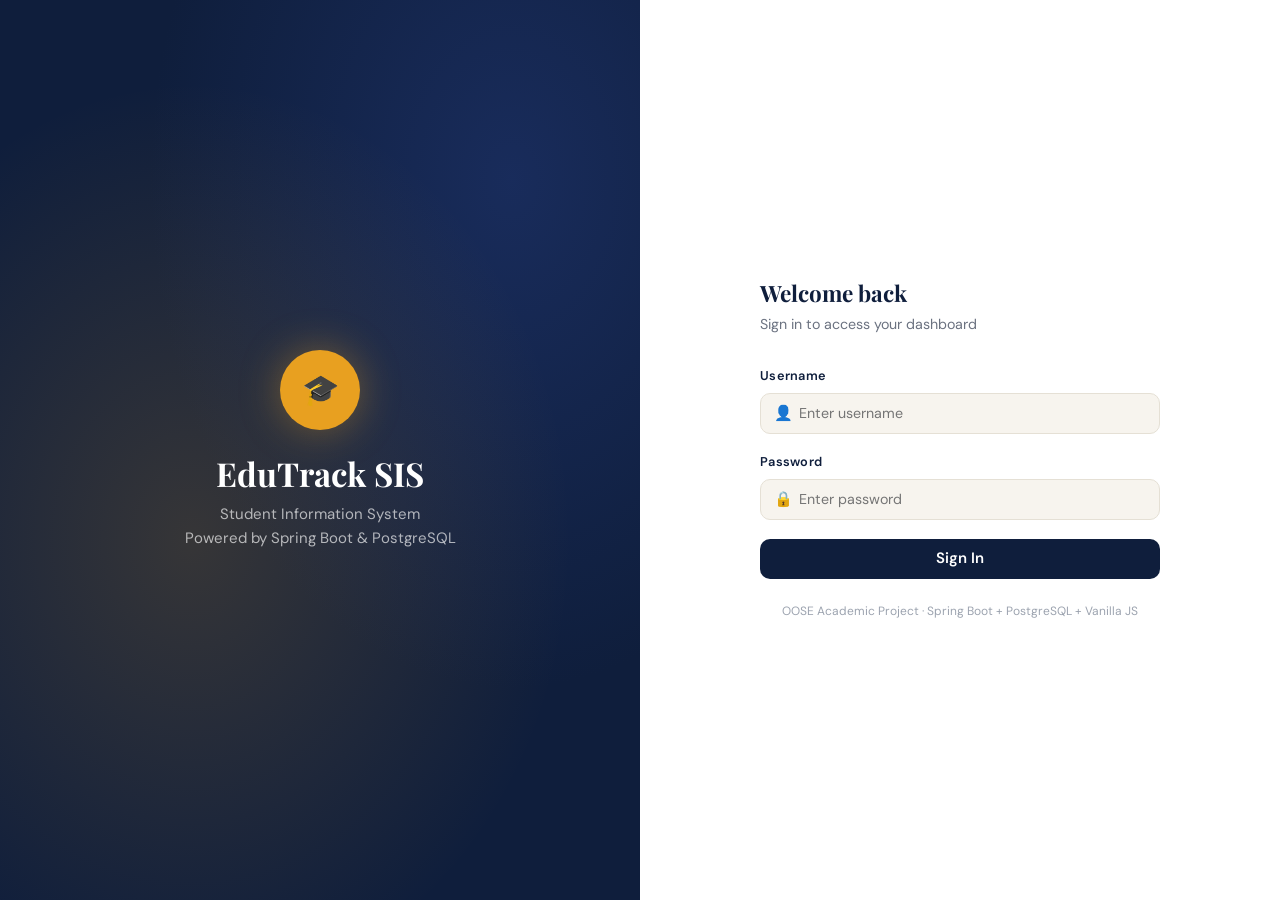
==== sis/frontend/index.html @ b355ad33 "first push" ====
<!DOCTYPE html>
<html lang="en">
<head>
  <meta charset="UTF-8">
  <meta name="viewport" content="width=device-width, initial-scale=1.0">
  <title>SIS — Login</title>
  <link rel="stylesheet" href="css/style.css">
  <style>
    .alert { padding:.75rem 1rem; border-radius:var(--radius); margin-bottom:1rem; font-size:.88rem; display:none; }
    .alert.error { background:var(--danger-bg); color:#b91c1c; border:1px solid #fca5a5; display:block; }
    .login-divider { text-align:center; color:var(--text-light); font-size:.82rem; margin: 1rem 0; position:relative; }
    .login-divider::before,.login-divider::after { content:''; position:absolute; top:50%; width:42%; height:1px; background:var(--border); }
    .login-divider::before { left:0; } .login-divider::after { right:0; }
  </style>
</head>
<body>
<div class="login-page">

  <!-- Brand Panel -->
  <div class="login-brand">
    <div class="login-brand-inner">
      <div class="login-brand-logo">🎓</div>
      <h1>EduTrack SIS</h1>
      <p>Student Information System<br>Powered by Spring Boot &amp; PostgreSQL</p>
    </div>
  </div>

  <!-- Login Form Panel -->
  <div class="login-form-side">
    <div class="login-card">
      <h2>Welcome back</h2>
      <p class="subtitle">Sign in to access your dashboard</p>



      <div id="error-msg" class="alert" style="display:none"></div>

      <form id="login-form" autocomplete="off">
        <div class="form-group">
          <label for="username">Username</label>
          <div class="input-with-icon">
            <span class="icon">👤</span>
            <input type="text" id="username" class="form-control" placeholder="Enter username" required autocomplete="username">
          </div>
        </div>

        <div class="form-group">
          <label for="password">Password</label>
          <div class="input-with-icon">
            <span class="icon">🔒</span>
            <input type="password" id="password" class="form-control" placeholder="Enter password" required autocomplete="current-password">
          </div>
        </div>

        <button type="submit" class="btn btn-primary btn-lg btn-block" id="login-btn">
          Sign In
        </button>
      </form>

      <p style="text-align:center;margin-top:1.5rem;font-size:.8rem;color:var(--text-light);">
        OOSE Academic Project · Spring Boot + PostgreSQL + Vanilla JS
      </p>
    </div>
  </div>
</div>

<script src="js/api.js"></script>
<script>
  // Redirect if already logged in
  if (Auth.isLoggedIn()) window.location.href = 'pages/dashboard.html';



  document.getElementById('login-form').addEventListener('submit', async (e) => {
    e.preventDefault();
    const btn = document.getElementById('login-btn');
    const errEl = document.getElementById('error-msg');
    errEl.style.display = 'none';
    btn.disabled = true;
    btn.textContent = 'Signing in…';

    try {
      const username = document.getElementById('username').value.trim();
      const password = document.getElementById('password').value;
      const res = await API.auth.login(username, password);
      Auth.save(res.token, res.role, res.fullName, res.userId);
      window.location.href = 'pages/dashboard.html';
    } catch (err) {
      errEl.textContent = err.message || 'Invalid credentials. Please try again.';
      errEl.style.display = 'block';
      errEl.className = 'alert error';
      btn.disabled = false;
      btn.textContent = 'Sign In';
    }
  });
</script>
</body>
</html>
---- sis/frontend/css/style.css ----
/* ═══════════════════════════════════════════════════════════════════
   SIS — Student Information System  |  Main Stylesheet
   Aesthetic: Academic-Refined · Deep Navy + Amber + Ivory
   Fonts: Playfair Display (headings) + DM Sans (body)
═══════════════════════════════════════════════════════════════════ */

@import url('https://fonts.googleapis.com/css2?family=Playfair+Display:wght@600;700&family=DM+Sans:wght@300;400;500;600&display=swap');

/* ── Design Tokens ─────────────────────────────────────────────── */
:root {
  --navy:       #0f1e3c;
  --navy-mid:   #162850;
  --navy-light: #1f3570;
  --amber:      #e8a020;
  --amber-dim:  #c68818;
  --ivory:      #f7f4ee;
  --ivory-dark: #ede9e0;
  --white:      #ffffff;
  --text-main:  #1a1a2e;
  --text-muted: #6b7280;
  --text-light: #9ca3af;
  --success:    #16a34a;
  --success-bg: #dcfce7;
  --danger:     #dc2626;
  --danger-bg:  #fee2e2;
  --warning:    #d97706;
  --warning-bg: #fef3c7;
  --info:       #0284c7;
  --info-bg:    #e0f2fe;
  --border:     #e5e0d5;
  --shadow-sm:  0 1px 3px rgba(15,30,60,.08);
  --shadow-md:  0 4px 16px rgba(15,30,60,.12);
  --shadow-lg:  0 8px 32px rgba(15,30,60,.16);
  --radius:     10px;
  --radius-lg:  16px;
  --sidebar-w:  260px;
  --transition: 0.22s ease;
}

/* ── Reset & Base ───────────────────────────────────────────────── */
*, *::before, *::after { box-sizing: border-box; margin: 0; padding: 0; }

html { font-size: 15px; scroll-behavior: smooth; }

body {
  font-family: 'DM Sans', sans-serif;
  background: var(--ivory);
  color: var(--text-main);
  line-height: 1.6;
  min-height: 100vh;
}

a { color: var(--navy-light); text-decoration: none; }
a:hover { color: var(--amber); }

img { max-width: 100%; }

/* ── Typography ─────────────────────────────────────────────────── */
h1, h2, h3, h4 {
  font-family: 'Playfair Display', serif;
  color: var(--navy);
  line-height: 1.25;
}
h1 { font-size: 2rem; }
h2 { font-size: 1.5rem; }
h3 { font-size: 1.2rem; }
h4 { font-size: 1rem; }

/* ═══════════════════════════════════════════════════════════════════
   LOGIN PAGE
═══════════════════════════════════════════════════════════════════ */
.login-page {
  min-height: 100vh;
  display: grid;
  grid-template-columns: 1fr 1fr;
}

.login-brand {
  background: var(--navy);
  display: flex;
  flex-direction: column;
  align-items: center;
  justify-content: center;
  padding: 3rem;
  position: relative;
  overflow: hidden;
}
.login-brand::before {
  content: '';
  position: absolute; inset: 0;
  background: radial-gradient(ellipse at 30% 60%, rgba(232,160,32,.18) 0%, transparent 60%),
              radial-gradient(ellipse at 80% 20%, rgba(31,53,112,.6) 0%, transparent 50%);
}
.login-brand-inner { position: relative; text-align: center; color: var(--white); }
.login-brand-logo {
  width: 80px; height: 80px;
  border-radius: 50%;
  background: var(--amber);
  display: flex; align-items: center; justify-content: center;
  font-size: 2rem; margin: 0 auto 1.5rem;
  box-shadow: 0 0 40px rgba(232,160,32,.4);
}
.login-brand h1 { color: var(--white); font-size: 2.2rem; margin-bottom: .5rem; }
.login-brand p  { color: rgba(255,255,255,.65); font-size: 1rem; }
.login-brand-badges {
  display: flex; gap: .75rem; justify-content: center; margin-top: 2rem; flex-wrap: wrap;
}
.badge-pill {
  padding: .3rem .9rem;
  border-radius: 999px;
  border: 1px solid rgba(255,255,255,.2);
  color: rgba(255,255,255,.8);
  font-size: .8rem;
}

.login-form-side {
  display: flex; align-items: center; justify-content: center;
  padding: 3rem; background: var(--white);
}
.login-card { width: 100%; max-width: 400px; }
.login-card h2 { margin-bottom: .4rem; }
.login-card .subtitle { color: var(--text-muted); margin-bottom: 2rem; font-size: .95rem; }

/* ── Form Controls ──────────────────────────────────────────────── */
.form-group { margin-bottom: 1.25rem; }
.form-group label {
  display: block; margin-bottom: .4rem;
  font-size: .85rem; font-weight: 600;
  color: var(--navy); letter-spacing: .02em;
}
.form-control {
  width: 100%; padding: .7rem 1rem;
  border: 1.5px solid var(--border);
  border-radius: var(--radius);
  font-family: inherit; font-size: .95rem;
  background: var(--ivory); color: var(--text-main);
  transition: border-color var(--transition), box-shadow var(--transition);
  outline: none;
}
.form-control:focus {
  border-color: var(--navy-light);
  box-shadow: 0 0 0 3px rgba(31,53,112,.12);
  background: var(--white);
}
.form-control.error { border-color: var(--danger); }
.form-select { appearance: none; background-image: url("data:image/svg+xml,%3Csvg xmlns='http://www.w3.org/2000/svg' width='12' height='12' viewBox='0 0 12 12'%3E%3Cpath fill='%236b7280' d='M6 8L1 3h10z'/%3E%3C/svg%3E"); background-repeat: no-repeat; background-position: right .8rem center; padding-right: 2.2rem; }

.input-with-icon { position: relative; }
.input-with-icon .icon { position: absolute; left: .9rem; top: 50%; transform: translateY(-50%); color: var(--text-light); font-size: 1rem; }
.input-with-icon .form-control { padding-left: 2.5rem; }

/* ── Buttons ────────────────────────────────────────────────────── */
.btn {
  display: inline-flex; align-items: center; gap: .45rem;
  padding: .65rem 1.4rem; border-radius: var(--radius);
  font-family: inherit; font-size: .9rem; font-weight: 600;
  cursor: pointer; border: none; transition: all var(--transition);
  line-height: 1;
}
.btn-primary   { background: var(--navy); color: var(--white); }
.btn-primary:hover { background: var(--navy-light); transform: translateY(-1px); box-shadow: var(--shadow-md); }
.btn-amber     { background: var(--amber); color: var(--navy); }
.btn-amber:hover { background: var(--amber-dim); transform: translateY(-1px); }
.btn-success   { background: var(--success); color: var(--white); }
.btn-danger    { background: var(--danger); color: var(--white); }
.btn-outline   { background: transparent; border: 1.5px solid var(--border); color: var(--text-main); }
.btn-outline:hover { border-color: var(--navy); color: var(--navy); }
.btn-sm        { padding: .4rem .9rem; font-size: .82rem; }
.btn-lg        { padding: .85rem 2rem; font-size: 1rem; }
.btn-block     { width: 100%; justify-content: center; }
.btn:disabled  { opacity: .5; cursor: not-allowed; transform: none !important; }

/* ── Quick-role buttons on login ────────────────────────────────── */
.role-buttons { display: flex; gap: .5rem; margin-bottom: 1.5rem; }
.role-btn {
  flex: 1; padding: .5rem; border-radius: var(--radius);
  border: 1.5px solid var(--border); background: var(--ivory);
  font-family: inherit; font-size: .8rem; font-weight: 600;
  cursor: pointer; color: var(--text-muted); transition: all var(--transition);
  text-align: center;
}
.role-btn:hover, .role-btn.active {
  border-color: var(--navy); background: var(--navy); color: var(--white);
}

/* ═══════════════════════════════════════════════════════════════════
   APP SHELL (Sidebar + Main)
═══════════════════════════════════════════════════════════════════ */
.app-shell {
  display: flex; min-height: 100vh;
}

/* ── Sidebar ────────────────────────────────────────────────────── */
.sidebar {
  width: var(--sidebar-w); min-height: 100vh;
  background: var(--navy);
  display: flex; flex-direction: column;
  position: fixed; top: 0; left: 0; z-index: 200;
  transition: transform var(--transition);
}
.sidebar-header {
  padding: 1.5rem 1.25rem 1rem;
  border-bottom: 1px solid rgba(255,255,255,.08);
  display: flex; align-items: center; gap: .75rem;
}
.sidebar-logo {
  width: 38px; height: 38px; border-radius: 10px;
  background: var(--amber); display: flex; align-items: center;
  justify-content: center; font-size: 1.1rem; color: var(--navy);
  font-weight: 700; flex-shrink: 0;
}
.sidebar-title { color: var(--white); font-size: 1rem; font-weight: 700; line-height: 1.2; }
.sidebar-title span { display: block; font-size: .7rem; color: rgba(255,255,255,.45); font-weight: 400; }

.sidebar-user {
  margin: 1rem; padding: .85rem 1rem;
  background: rgba(255,255,255,.06); border-radius: var(--radius);
  display: flex; align-items: center; gap: .75rem;
}
.user-avatar {
  width: 36px; height: 36px; border-radius: 50%;
  background: var(--amber); color: var(--navy);
  display: flex; align-items: center; justify-content: center;
  font-weight: 700; font-size: .95rem; flex-shrink: 0;
}
.user-info { flex: 1; min-width: 0; }
.user-name { color: var(--white); font-size: .88rem; font-weight: 600; white-space: nowrap; overflow: hidden; text-overflow: ellipsis; }
.user-role { color: rgba(255,255,255,.45); font-size: .72rem; text-transform: uppercase; letter-spacing: .06em; }

.sidebar-nav { flex: 1; padding: .5rem 0; overflow-y: auto; }
.nav-section-label {
  padding: .75rem 1.25rem .25rem;
  color: rgba(255,255,255,.3); font-size: .68rem;
  text-transform: uppercase; letter-spacing: .1em; font-weight: 600;
}
.nav-item {
  display: flex; align-items: center; gap: .75rem;
  padding: .65rem 1.25rem; margin: .1rem .75rem;
  border-radius: var(--radius); cursor: pointer;
  color: rgba(255,255,255,.6); font-size: .9rem; font-weight: 500;
  transition: all var(--transition); user-select: none;
}
.nav-item:hover { background: rgba(255,255,255,.08); color: var(--white); }
.nav-item.active { background: var(--amber); color: var(--navy); font-weight: 600; }
.nav-item.active .nav-icon { color: var(--navy); }
.nav-icon { font-size: 1.1rem; width: 22px; text-align: center; }

.sidebar-footer {
  padding: 1rem; border-top: 1px solid rgba(255,255,255,.08);
}
.sidebar-footer .nav-item { margin: 0; }

/* ── Main Content Area ──────────────────────────────────────────── */
.main-content {
  margin-left: var(--sidebar-w); flex: 1;
  display: flex; flex-direction: column; min-height: 100vh;
}

.topbar {
  background: var(--white); border-bottom: 1px solid var(--border);
  padding: 1rem 2rem; display: flex; align-items: center;
  justify-content: space-between; position: sticky; top: 0; z-index: 100;
  box-shadow: var(--shadow-sm);
}
.topbar-left { display: flex; align-items: center; gap: 1rem; }
.topbar-title { font-size: 1.1rem; font-weight: 700; color: var(--navy); }
.topbar-breadcrumb { font-size: .82rem; color: var(--text-muted); display: flex; align-items: center; gap: .35rem; }

.topbar-right { display: flex; align-items: center; gap: 1rem; }
.topbar-search {
  position: relative;
}
.topbar-search input {
  padding: .5rem 1rem .5rem 2.4rem;
  border: 1.5px solid var(--border);
  border-radius: 999px; font-family: inherit; font-size: .88rem;
  background: var(--ivory); outline: none; width: 220px;
  transition: all var(--transition);
}
.topbar-search input:focus { border-color: var(--navy-light); width: 280px; background: var(--white); }
.topbar-search .search-icon { position: absolute; left: .85rem; top: 50%; transform: translateY(-50%); color: var(--text-light); }

.page-content { flex: 1; padding: 2rem; }

/* ── Page Header ────────────────────────────────────────────────── */
.page-header {
  display: flex; align-items: center; justify-content: space-between;
  margin-bottom: 1.75rem; flex-wrap: wrap; gap: 1rem;
}
.page-header-left h2 { margin-bottom: .2rem; }
.page-header-left p { color: var(--text-muted); font-size: .9rem; }

/* ═══════════════════════════════════════════════════════════════════
   CARDS & STAT CARDS
═══════════════════════════════════════════════════════════════════ */
.card {
  background: var(--white); border-radius: var(--radius-lg);
  border: 1px solid var(--border); box-shadow: var(--shadow-sm);
  overflow: hidden;
}
.card-header {
  padding: 1.25rem 1.5rem; border-bottom: 1px solid var(--border);
  display: flex; align-items: center; justify-content: space-between;
}
.card-header h3 { font-size: 1.05rem; margin: 0; }
.card-body { padding: 1.5rem; }

.stats-grid {
  display: grid;
  grid-template-columns: repeat(auto-fill, minmax(200px, 1fr));
  gap: 1.25rem; margin-bottom: 2rem;
}
.stat-card {
  background: var(--white); border-radius: var(--radius-lg);
  border: 1px solid var(--border); padding: 1.4rem 1.5rem;
  box-shadow: var(--shadow-sm); position: relative; overflow: hidden;
  transition: transform var(--transition), box-shadow var(--transition);
}
.stat-card:hover { transform: translateY(-2px); box-shadow: var(--shadow-md); }
.stat-card::after {
  content: ''; position: absolute; right: -15px; top: -15px;
  width: 70px; height: 70px; border-radius: 50%;
  background: currentColor; opacity: .05;
}
.stat-icon {
  width: 44px; height: 44px; border-radius: 12px;
  display: flex; align-items: center; justify-content: center;
  font-size: 1.25rem; margin-bottom: 1rem;
}
.stat-icon.navy   { background: rgba(15,30,60,.1);  color: var(--navy); }
.stat-icon.amber  { background: rgba(232,160,32,.15); color: var(--amber-dim); }
.stat-icon.green  { background: var(--success-bg);  color: var(--success); }
.stat-icon.red    { background: var(--danger-bg);   color: var(--danger); }
.stat-icon.blue   { background: var(--info-bg);     color: var(--info); }

.stat-value { font-size: 2rem; font-weight: 700; color: var(--navy); line-height: 1; margin-bottom: .25rem; }
.stat-label { font-size: .82rem; color: var(--text-muted); font-weight: 500; }
.stat-change { font-size: .78rem; margin-top: .4rem; }
.stat-change.up   { color: var(--success); }
.stat-change.down { color: var(--danger); }

/* ═══════════════════════════════════════════════════════════════════
   TABLE
═══════════════════════════════════════════════════════════════════ */
.table-wrapper { overflow-x: auto; border-radius: var(--radius-lg); }

table { width: 100%; border-collapse: collapse; }
thead { background: var(--navy); }
thead th {
  padding: .85rem 1.1rem; text-align: left;
  font-size: .78rem; font-weight: 600;
  color: rgba(255,255,255,.75); text-transform: uppercase; letter-spacing: .06em;
  white-space: nowrap;
}
tbody tr { border-bottom: 1px solid var(--border); transition: background var(--transition); }
tbody tr:last-child { border-bottom: none; }
tbody tr:hover { background: var(--ivory); }
tbody td { padding: .9rem 1.1rem; font-size: .9rem; vertical-align: middle; }

.table-actions { display: flex; gap: .4rem; }

/* ── Badges ─────────────────────────────────────────────────────── */
.badge {
  display: inline-block; padding: .22rem .7rem;
  border-radius: 999px; font-size: .75rem; font-weight: 600;
  letter-spacing: .02em; white-space: nowrap;
}
.badge-success  { background: var(--success-bg); color: #15803d; }
.badge-danger   { background: var(--danger-bg);  color: #b91c1c; }
.badge-warning  { background: var(--warning-bg); color: #92400e; }
.badge-info     { background: var(--info-bg);    color: #0369a1; }
.badge-navy     { background: rgba(15,30,60,.1); color: var(--navy); }
.badge-amber    { background: rgba(232,160,32,.15); color: var(--amber-dim); }

/* ── Avatar cell ────────────────────────────────────────────────── */
.avatar-cell { display: flex; align-items: center; gap: .75rem; }
.table-avatar {
  width: 34px; height: 34px; border-radius: 50%;
  background: var(--navy-mid); color: var(--amber);
  display: flex; align-items: center; justify-content: center;
  font-weight: 700; font-size: .8rem; flex-shrink: 0;
}

/* ═══════════════════════════════════════════════════════════════════
   MODAL
═══════════════════════════════════════════════════════════════════ */
.modal-overlay {
  position: fixed; inset: 0; background: rgba(10,15,30,.55);
  backdrop-filter: blur(4px); z-index: 1000;
  display: flex; align-items: center; justify-content: center;
  padding: 1rem;
  opacity: 0; pointer-events: none; transition: opacity .2s;
}
.modal-overlay.open { opacity: 1; pointer-events: all; }
.modal {
  background: var(--white); border-radius: var(--radius-lg);
  width: 100%; max-width: 560px; max-height: 90vh;
  overflow-y: auto; box-shadow: var(--shadow-lg);
  transform: translateY(20px); transition: transform .25s ease;
}
.modal-overlay.open .modal { transform: translateY(0); }
.modal-header {
  padding: 1.4rem 1.5rem; border-bottom: 1px solid var(--border);
  display: flex; align-items: center; justify-content: space-between;
  position: sticky; top: 0; background: var(--white); z-index: 1;
}
.modal-header h3 { font-size: 1.1rem; margin: 0; }
.modal-close {
  width: 30px; height: 30px; border-radius: 8px; border: none;
  background: var(--ivory); cursor: pointer; font-size: 1.1rem;
  display: flex; align-items: center; justify-content: center;
  color: var(--text-muted); transition: all var(--transition);
}
.modal-close:hover { background: var(--danger-bg); color: var(--danger); }
.modal-body    { padding: 1.5rem; }
.modal-footer  { padding: 1rem 1.5rem; border-top: 1px solid var(--border); display: flex; justify-content: flex-end; gap: .75rem; }

/* ─ Two-column form grid ─────────────────────────────────────────── */
.form-grid-2 { display: grid; grid-template-columns: 1fr 1fr; gap: .75rem 1rem; }
.form-grid-2 .span-2 { grid-column: 1 / -1; }

/* ═══════════════════════════════════════════════════════════════════
   SEARCH & FILTER BAR
═══════════════════════════════════════════════════════════════════ */
.filter-bar {
  display: flex; gap: .75rem; margin-bottom: 1.25rem; flex-wrap: wrap; align-items: center;
}
.filter-bar .form-control { max-width: 260px; padding: .55rem .9rem; }
.filter-bar .form-select  { max-width: 180px; }

/* ═══════════════════════════════════════════════════════════════════
   PROGRESS BARS
═══════════════════════════════════════════════════════════════════ */
.progress { background: var(--ivory-dark); border-radius: 999px; height: 8px; overflow: hidden; }
.progress-bar {
  height: 100%; border-radius: 999px;
  background: linear-gradient(90deg, var(--navy-light), var(--amber));
  transition: width .6s ease;
}
.progress-bar.danger  { background: var(--danger); }
.progress-bar.success { background: var(--success); }

/* ═══════════════════════════════════════════════════════════════════
   TOAST NOTIFICATIONS
═══════════════════════════════════════════════════════════════════ */
#toast-container {
  position: fixed; top: 1.25rem; right: 1.25rem; z-index: 9999;
  display: flex; flex-direction: column; gap: .6rem;
}
.toast {
  min-width: 280px; max-width: 380px;
  padding: .85rem 1.25rem; border-radius: var(--radius);
  background: var(--white); border-left: 4px solid var(--navy);
  box-shadow: var(--shadow-lg); font-size: .88rem;
  display: flex; align-items: center; gap: .75rem;
  animation: slideIn .3s ease;
}
.toast.success { border-color: var(--success); }
.toast.error   { border-color: var(--danger); }
.toast.warning { border-color: var(--warning); }
@keyframes slideIn {
  from { transform: translateX(100%); opacity: 0; }
  to   { transform: translateX(0);    opacity: 1; }
}

/* ═══════════════════════════════════════════════════════════════════
   EMPTY STATE
═══════════════════════════════════════════════════════════════════ */
.empty-state {
  text-align: center; padding: 4rem 2rem;
  color: var(--text-muted);
}
.empty-state .empty-icon { font-size: 3rem; margin-bottom: 1rem; opacity: .4; }
.empty-state h3 { color: var(--text-muted); font-family: 'DM Sans', sans-serif; font-weight: 600; }
.empty-state p  { font-size: .9rem; margin-top: .5rem; }

/* ═══════════════════════════════════════════════════════════════════
   REPORT CARD
═══════════════════════════════════════════════════════════════════ */
.report-card-header {
  background: var(--navy); color: var(--white);
  padding: 2rem; border-radius: var(--radius-lg) var(--radius-lg) 0 0;
  display: flex; align-items: center; gap: 1.5rem;
}
.report-avatar {
  width: 64px; height: 64px; border-radius: 50%;
  background: var(--amber); color: var(--navy);
  display: flex; align-items: center; justify-content: center;
  font-size: 1.6rem; font-weight: 700;
}
.report-info h2 { color: var(--white); font-size: 1.4rem; margin-bottom: .2rem; }
.report-info p  { color: rgba(255,255,255,.6); font-size: .9rem; }
.cgpa-badge {
  margin-left: auto;
  background: var(--amber); color: var(--navy);
  border-radius: var(--radius); padding: 1rem 1.5rem;
  text-align: center;
}
.cgpa-value { font-size: 2.2rem; font-weight: 700; line-height: 1; font-family: 'Playfair Display', serif; }
.cgpa-label { font-size: .72rem; text-transform: uppercase; letter-spacing: .08em; font-weight: 600; }

/* ═══════════════════════════════════════════════════════════════════
   TABS
═══════════════════════════════════════════════════════════════════ */
.tabs { display: flex; gap: 0; border-bottom: 2px solid var(--border); margin-bottom: 1.5rem; overflow-x: auto; }
.tab-btn {
  padding: .65rem 1.3rem; border: none; background: none;
  font-family: inherit; font-size: .9rem; font-weight: 500;
  color: var(--text-muted); cursor: pointer; border-bottom: 2px solid transparent;
  margin-bottom: -2px; transition: all var(--transition); white-space: nowrap;
}
.tab-btn:hover { color: var(--navy); }
.tab-btn.active { color: var(--navy); border-bottom-color: var(--amber); font-weight: 700; }
.tab-pane { display: none; }
.tab-pane.active { display: block; }

/* ═══════════════════════════════════════════════════════════════════
   ATTENDANCE GRID
═══════════════════════════════════════════════════════════════════ */
.attendance-grid {
  display: grid; grid-template-columns: repeat(auto-fill, minmax(80px, 1fr)); gap: .5rem;
}
.att-cell {
  border-radius: 8px; padding: .5rem .3rem; text-align: center;
  font-size: .75rem; font-weight: 600; border: 1.5px solid var(--border);
}
.att-cell .att-date { font-size: .65rem; color: var(--text-muted); display: block; margin-bottom: .2rem; }
.att-cell.present { background: var(--success-bg); border-color: #86efac; color: #15803d; }
.att-cell.absent  { background: var(--danger-bg);  border-color: #fca5a5; color: #b91c1c; }
.att-cell.late    { background: var(--warning-bg); border-color: #fde68a; color: #92400e; }

/* ═══════════════════════════════════════════════════════════════════
   TIMETABLE GRID
═══════════════════════════════════════════════════════════════════ */
.timetable-grid {
  display: grid;
  grid-template-columns: 80px repeat(6, 1fr);
  gap: 2px; border-radius: var(--radius); overflow: hidden;
  background: var(--border);
}
.tt-header {
  background: var(--navy); color: rgba(255,255,255,.7);
  padding: .6rem .4rem; text-align: center;
  font-size: .75rem; font-weight: 600; text-transform: uppercase;
}
.tt-time {
  background: var(--ivory-dark); padding: .6rem .5rem;
  font-size: .72rem; color: var(--text-muted); text-align: right;
}
.tt-cell {
  background: var(--white); padding: .4rem; min-height: 60px;
  position: relative; transition: background var(--transition);
}
.tt-cell:hover { background: var(--ivory); }
.tt-event {
  background: var(--navy); color: var(--white);
  border-radius: 6px; padding: .35rem .5rem;
  font-size: .72rem; font-weight: 600;
  border-left: 3px solid var(--amber);
}
.tt-event span { display: block; font-weight: 400; opacity: .7; font-size: .67rem; }

/* ═══════════════════════════════════════════════════════════════════
   LOADING SPINNER
═══════════════════════════════════════════════════════════════════ */
.spinner {
  width: 36px; height: 36px; border-radius: 50%;
  border: 3px solid var(--border);
  border-top-color: var(--navy);
  animation: spin .7s linear infinite; margin: auto;
}
.loading-overlay {
  display: flex; align-items: center; justify-content: center;
  padding: 3rem; flex-direction: column; gap: 1rem; color: var(--text-muted);
}
@keyframes spin { to { transform: rotate(360deg); } }

/* ═══════════════════════════════════════════════════════════════════
   RESPONSIVE
═══════════════════════════════════════════════════════════════════ */
.hamburger {
  display: none; width: 36px; height: 36px; border-radius: 8px;
  border: 1.5px solid var(--border); background: none; cursor: pointer;
  align-items: center; justify-content: center; flex-direction: column; gap: 4px;
}
.hamburger span { display: block; width: 18px; height: 2px; background: var(--navy); border-radius: 2px; }

@media (max-width: 900px) {
  .login-page { grid-template-columns: 1fr; }
  .login-brand { display: none; }
  .hamburger { display: flex; }
  .sidebar { transform: translateX(-100%); }
  .sidebar.open { transform: translateX(0); box-shadow: var(--shadow-lg); }
  .main-content { margin-left: 0; }
  .form-grid-2 { grid-template-columns: 1fr; }
  .page-content { padding: 1rem; }
}

@media (max-width: 600px) {
  .stats-grid { grid-template-columns: 1fr 1fr; }
  .filter-bar { flex-direction: column; align-items: stretch; }
  .filter-bar .form-control,
  .filter-bar .form-select { max-width: 100%; }
  .topbar-search { display: none; }
}
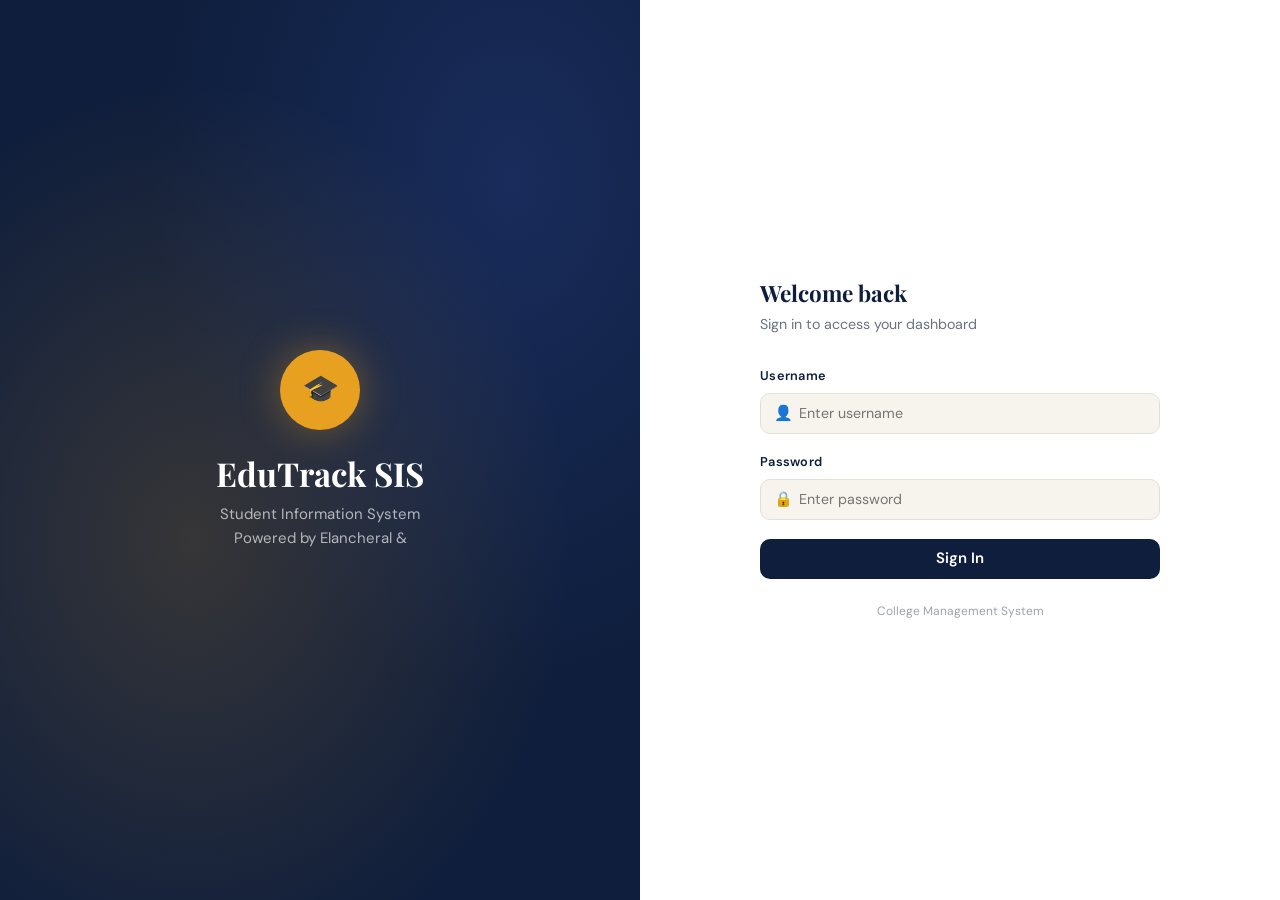
==== commit 4e333a8b: "updated dashboards for each type of user" ====
--- a/sis/frontend/index.html
+++ b/sis/frontend/index.html
@@ -1,4 +1,4 @@
-<!DOCTYPE html>
+  <!DOCTYPE html>
 <html lang="en">
 <head>
   <meta charset="UTF-8">
@@ -21,7 +21,7 @@
     <div class="login-brand-inner">
       <div class="login-brand-logo">🎓</div>
       <h1>EduTrack SIS</h1>
-      <p>Student Information System<br>Powered by Spring Boot &amp; PostgreSQL</p>
+      <p>Student Information System<br>Powered by Elancheral &amp; </p>
     </div>
   </div>
 
@@ -58,7 +58,7 @@
       </form>
 
       <p style="text-align:center;margin-top:1.5rem;font-size:.8rem;color:var(--text-light);">
-        OOSE Academic Project · Spring Boot + PostgreSQL + Vanilla JS
+        College Management System
       </p>
     </div>
   </div>
--- a/sis/frontend/css/style.css
+++ b/sis/frontend/css/style.css
@@ -1,9 +1,3 @@
-/* ═══════════════════════════════════════════════════════════════════
-   SIS — Student Information System  |  Main Stylesheet
-   Aesthetic: Academic-Refined · Deep Navy + Amber + Ivory
-   Fonts: Playfair Display (headings) + DM Sans (body)
-═══════════════════════════════════════════════════════════════════ */
-
 @import url('https://fonts.googleapis.com/css2?family=Playfair+Display:wght@600;700&family=DM+Sans:wght@300;400;500;600&display=swap');
 
 /* ── Design Tokens ─────────────────────────────────────────────── */
@@ -603,3 +597,281 @@
   .filter-bar .form-select { max-width: 100%; }
   .topbar-search { display: none; }
 }
+
+/* ═══════════════════════════════════════════════════════════════════
+   ROLE-SPECIFIC DASHBOARD COMPONENTS
+═══════════════════════════════════════════════════════════════════ */
+
+/* ── Dashboard Role Badge ─────────────────────────────────────────── */
+.dashboard-role-badge {
+  display: inline-block;
+  padding: .25rem .8rem;
+  border-radius: 999px;
+  font-size: .72rem;
+  font-weight: 700;
+  letter-spacing: .06em;
+  text-transform: uppercase;
+  vertical-align: middle;
+  margin-left: .6rem;
+  font-family: 'DM Sans', sans-serif;
+}
+.dashboard-role-badge.student { background: var(--info-bg);    color: var(--info); }
+.dashboard-role-badge.faculty { background: var(--warning-bg); color: var(--warning); }
+.dashboard-role-badge.admin   { background: var(--navy);       color: var(--white); }
+
+/* ── Student: Top Grid ────────────────────────────────────────────── */
+.student-top-grid {
+  display: grid;
+  grid-template-columns: 260px 1fr 1fr;
+  gap: 1.5rem;
+  align-items: start;
+}
+
+/* ── CGPA Ring Card ───────────────────────────────────────────────── */
+.cgpa-card { overflow: visible; }
+.cgpa-body {
+  display: flex;
+  flex-direction: column;
+  align-items: center;
+  gap: 1.25rem;
+  padding: 1.5rem 1rem;
+}
+.cgpa-ring-wrap {
+  position: relative;
+  width: 140px;
+  height: 140px;
+  flex-shrink: 0;
+}
+.cgpa-ring {
+  width: 140px;
+  height: 140px;
+  transform: rotate(-90deg);
+}
+.cgpa-ring-bg {
+  fill: none;
+  stroke: var(--ivory-dark);
+  stroke-width: 10;
+}
+.cgpa-ring-fill {
+  fill: none;
+  stroke: var(--success);
+  stroke-width: 10;
+  stroke-linecap: round;
+  stroke-dasharray: 314;
+  stroke-dashoffset: 314;
+  transition: stroke-dashoffset 1.2s cubic-bezier(.4,0,.2,1);
+}
+.cgpa-center {
+  position: absolute;
+  inset: 0;
+  display: flex;
+  flex-direction: column;
+  align-items: center;
+  justify-content: center;
+}
+.cgpa-value {
+  font-size: 1.9rem;
+  font-weight: 800;
+  color: var(--navy);
+  line-height: 1;
+  font-family: 'DM Sans', sans-serif;
+}
+.cgpa-label {
+  font-size: .72rem;
+  font-weight: 600;
+  color: var(--text-muted);
+  letter-spacing: .08em;
+  text-transform: uppercase;
+  margin-top: .15rem;
+}
+.cgpa-meta {
+  width: 100%;
+  display: flex;
+  flex-direction: column;
+  gap: .6rem;
+}
+.cgpa-meta-item {
+  display: flex;
+  justify-content: space-between;
+  align-items: center;
+  font-size: .85rem;
+  padding: .4rem .6rem;
+  background: var(--ivory);
+  border-radius: var(--radius);
+}
+.cgpa-meta-label { color: var(--text-muted); }
+.cgpa-meta-val   { font-weight: 700; color: var(--navy); }
+
+/* ── Student: Fee Summary Card ────────────────────────────────────── */
+.fee-summary-card .card-body {
+  min-height: 140px;
+  display: flex;
+  align-items: center;
+  justify-content: center;
+}
+
+/* ── Student: Quick Links ─────────────────────────────────────────── */
+.student-quick-links {
+  display: grid;
+  grid-template-columns: 1fr 1fr;
+  gap: .75rem;
+}
+.student-quick-btn {
+  display: flex;
+  flex-direction: column;
+  align-items: center;
+  gap: .4rem;
+  padding: 1rem .5rem;
+  border-radius: var(--radius);
+  border: 1.5px solid var(--border);
+  background: var(--ivory);
+  color: var(--text-main);
+  font-size: 1.2rem;
+  font-weight: 600;
+  cursor: pointer;
+  transition: all var(--transition);
+  text-decoration: none;
+}
+.student-quick-btn:hover {
+  border-color: var(--navy);
+  background: var(--navy);
+  color: var(--white);
+  transform: translateY(-2px);
+  box-shadow: var(--shadow-md);
+}
+.student-quick-btn span { font-size: .8rem; }
+
+/* ── Student: Attendance Grid ─────────────────────────────────────── */
+.attendance-courses-grid {
+  display: grid;
+  grid-template-columns: repeat(auto-fill, minmax(240px, 1fr));
+  gap: 1rem;
+}
+.attendance-course-card {
+  background: var(--ivory);
+  border: 1.5px solid var(--border);
+  border-radius: var(--radius);
+  padding: 1rem 1.1rem;
+  transition: box-shadow var(--transition), transform var(--transition);
+}
+.attendance-course-card:hover {
+  box-shadow: var(--shadow-md);
+  transform: translateY(-2px);
+}
+.att-card-head {
+  display: flex;
+  justify-content: space-between;
+  align-items: flex-start;
+  gap: .5rem;
+}
+.att-course-name {
+  font-size: .9rem;
+  font-weight: 700;
+  color: var(--navy);
+  line-height: 1.25;
+}
+.att-course-code {
+  font-size: .75rem;
+  color: var(--text-muted);
+  margin-top: .15rem;
+}
+.att-card-foot {
+  display: flex;
+  justify-content: space-between;
+  font-size: .77rem;
+  color: var(--text-muted);
+}
+
+/* ── Faculty: Courses Grid ────────────────────────────────────────── */
+.faculty-courses-grid {
+  display: grid;
+  grid-template-columns: repeat(auto-fill, minmax(260px, 1fr));
+  gap: 1.25rem;
+}
+.faculty-course-card {
+  background: var(--ivory);
+  border: 1.5px solid var(--border);
+  border-radius: var(--radius-lg);
+  padding: 1.25rem;
+  display: flex;
+  flex-direction: column;
+  gap: .75rem;
+  transition: box-shadow var(--transition), transform var(--transition);
+}
+.faculty-course-card:hover {
+  box-shadow: var(--shadow-md);
+  transform: translateY(-2px);
+  border-color: var(--navy-light);
+}
+.fcc-code {
+  display: inline-block;
+  background: var(--navy);
+  color: var(--white);
+  font-size: .7rem;
+  font-weight: 700;
+  letter-spacing: .08em;
+  padding: .2rem .65rem;
+  border-radius: 6px;
+  width: fit-content;
+}
+.fcc-name {
+  font-size: 1rem;
+  font-weight: 700;
+  color: var(--navy);
+  line-height: 1.3;
+}
+.fcc-meta {
+  display: flex;
+  flex-wrap: wrap;
+  gap: .5rem;
+  font-size: .78rem;
+  color: var(--text-muted);
+}
+.fcc-actions {
+  display: flex;
+  gap: .5rem;
+  margin-top: .25rem;
+}
+
+/* ── Admin: Two-column lower grid ─────────────────────────────────── */
+.admin-lower-grid {
+  display: grid;
+  grid-template-columns: 1fr 1fr;
+  gap: 1.5rem;
+}
+
+/* ── Admin: Pending fees table ────────────────────────────────────── */
+.overdue-row { background: var(--danger-bg) !important; }
+.overdue-tag {
+  display: inline-block;
+  background: var(--danger);
+  color: var(--white);
+  font-size: .65rem;
+  font-weight: 700;
+  padding: .1rem .4rem;
+  border-radius: 4px;
+  text-transform: uppercase;
+  letter-spacing: .04em;
+}
+.text-muted-sm {
+  font-size: .75rem;
+  color: var(--text-muted);
+}
+
+/* ── Responsive: Role dashboards ──────────────────────────────────── */
+@media (max-width: 960px) {
+  .student-top-grid { grid-template-columns: 1fr 1fr; }
+  .cgpa-card        { grid-column: 1 / -1; }
+  .cgpa-body        { flex-direction: row; justify-content: center; align-items: center; }
+  .cgpa-meta        { max-width: 200px; }
+}
+
+@media (max-width: 640px) {
+  .student-top-grid         { grid-template-columns: 1fr; }
+  .admin-lower-grid         { grid-template-columns: 1fr; }
+  .faculty-courses-grid     { grid-template-columns: 1fr; }
+  .attendance-courses-grid  { grid-template-columns: 1fr; }
+  .cgpa-body                { flex-direction: column; }
+  .student-quick-links      { grid-template-columns: 1fr 1fr; }
+}
+
